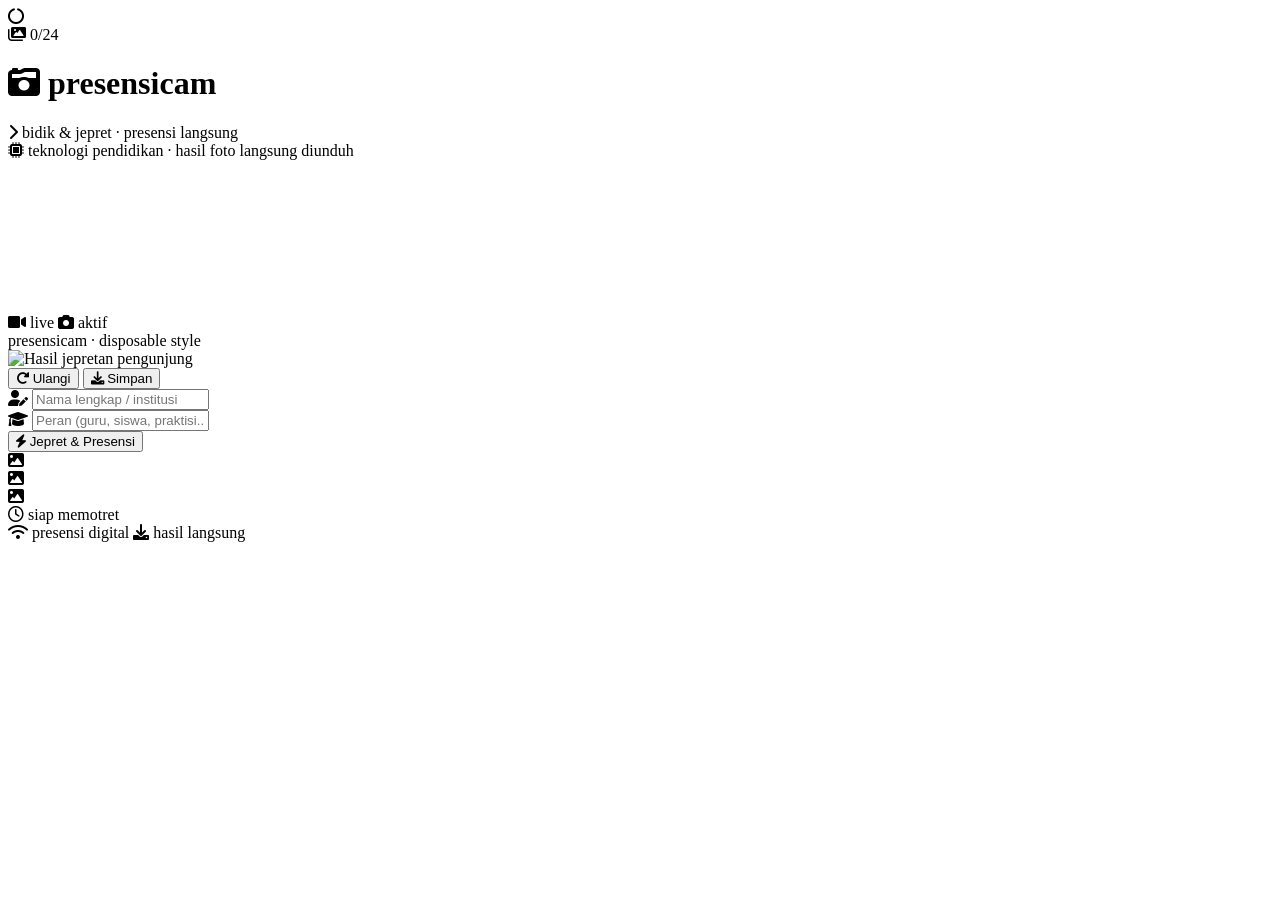
==== index.html @ 7d3aa278 "Rename Presensi-Pengunjung-STEP/index.html to index.html" ====
<!DOCTYPE html>
<html lang="id">
<head>
  <meta charset="UTF-8">
  <meta name="viewport" content="width=device-width, initial-scale=1.0, maximum-scale=1.0, user-scalable=yes">
  <title>presensicam · edu expo | live camera</title>
  <!-- Font & Icons -->
  <link rel="preconnect" href="https://fonts.googleapis.com">
  <link rel="preconnect" href="https://fonts.gstatic.com" crossorigin>
  <link href="https://fonts.googleapis.com/css2?family=Inter:opsz,wght@14..32,300;14..32,400;14..32,500;14..32,600;14..32,700&display=swap" rel="stylesheet">
  <link rel="stylesheet" href="https://cdnjs.cloudflare.com/ajax/libs/font-awesome/6.0.0-beta3/css/all.min.css">
  <!-- Custom CSS -->
  <link rel="stylesheet" href="style.css">
</head>
<body>
  <div class="camera-shell" id="cameraApp">
    <div class="lens-decoration">
      <div class="lens-dot">
        <i class="fas fa-circle-notch"></i>
      </div>
      <div class="counter-badge">
        <i class="fas fa-images"></i> <span id="photoCounter">0/24</span>
      </div>
    </div>

    <div class="header-cam">
      <h1><i class="fas fa-camera-retro"></i> presensicam</h1>
      <div class="subhead"><i class="fas fa-chevron-right"></i> bidik & jepret · presensi langsung</div>
    </div>

    <div class="edu-banner">
      <i class="fas fa-microchip"></i>
      <span>teknologi pendidikan · hasil foto langsung diunduh</span>
    </div>

    <!-- LIVE CAMERA VIEW -->
    <div class="camera-view" id="cameraView">
      <video id="videoFeed" autoplay playsinline muted></video>
      <div class="focus-frame"></div>
      <div class="camera-overlay">
        <div class="camera-top-bar">
          <span><i class="fas fa-video"></i> live</span>
          <span id="cameraStatus"><i class="fas fa-camera"></i> aktif</span>
        </div>
        <div class="camera-bottom-bar">presensicam · disposable style</div>
      </div>
      <div class="no-camera-msg" id="noCameraMsg" style="display: none;">
        <i class="fas fa-camera-slash"></i><br>Kamera tidak tersedia<br><small>berikan izin akses kamera</small>
      </div>
    </div>

    <!-- RESULT PHOTO (terlihat setelah jepret) -->
    <div class="captured-result" id="capturedResult">
      <img id="capturedImage" src="" alt="Hasil jepretan pengunjung">
      <div class="result-actions">
        <button class="btn-retake" id="retakeButton"><i class="fas fa-redo-alt"></i> Ulangi</button>
        <button class="btn-download" id="downloadButton"><i class="fas fa-download"></i> Simpan</button>
      </div>
    </div>

    <div class="presence-section">
      <div class="input-group">
        <i class="fas fa-user-edit"></i>
        <input type="text" id="visitorName" placeholder="Nama lengkap / institusi" autocomplete="off">
      </div>
      <div class="input-group">
        <i class="fas fa-graduation-cap"></i>
        <input type="text" id="visitorRole" placeholder="Peran (guru, siswa, praktisi...)" autocomplete="off">
      </div>

      <button class="shutter-btn" id="shutterButton">
        <i class="fas fa-bolt"></i> Jepret & Presensi
      </button>

      <div class="gallery-strip" id="galleryStrip">
        <div class="frame-preview empty" id="preview1"><i class="fas fa-image"></i></div>
        <div class="frame-preview empty" id="preview2"><i class="fas fa-image"></i></div>
        <div class="frame-preview empty" id="preview3"><i class="fas fa-image"></i></div>
        <div class="shot-count" id="shotMessage"><i class="far fa-clock"></i> siap memotret</div>
      </div>
    </div>

    <div class="footer-note">
      <span><i class="fas fa-wifi"></i> presensi digital</span>
      <span><i class="fas fa-download"></i> hasil langsung</span>
    </div>
  </div>

  <!-- Custom JavaScript -->
  <script src="script.js"></script>
</body>
</html>
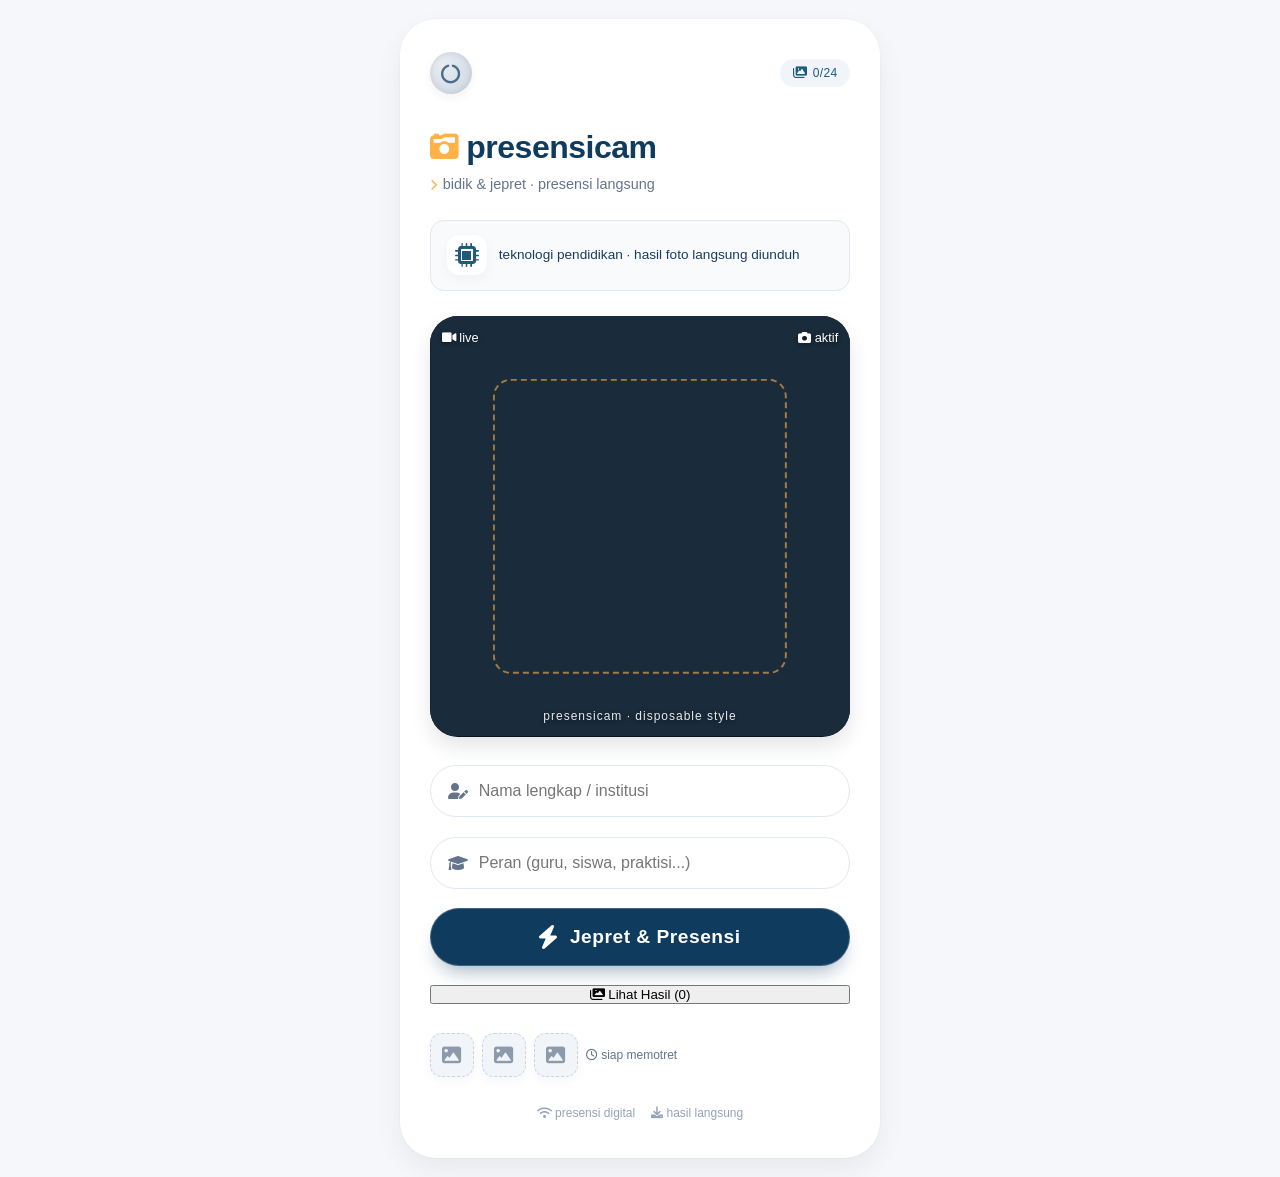
==== commit cb81fe29: "Update index.html" ====
--- a/index.html
+++ b/index.html
@@ -44,17 +44,32 @@
         </div>
         <div class="camera-bottom-bar">presensicam · disposable style</div>
       </div>
+      <!-- Tombol ganti kamera -->
+      <button class="camera-switch-btn" id="switchCameraBtn" title="Ganti kamera">
+        <i class="fas fa-sync-alt"></i>
+      </button>
       <div class="no-camera-msg" id="noCameraMsg" style="display: none;">
         <i class="fas fa-camera-slash"></i><br>Kamera tidak tersedia<br><small>berikan izin akses kamera</small>
       </div>
     </div>
 
-    <!-- RESULT PHOTO (terlihat setelah jepret) -->
+    <!-- RESULT PHOTO (galeri hasil jepretan) -->
     <div class="captured-result" id="capturedResult">
-      <img id="capturedImage" src="" alt="Hasil jepretan pengunjung">
+      <div class="result-header">
+        <h3><i class="fas fa-images"></i> Hasil Jepretan</h3>
+        <span class="result-count" id="resultCount">0 foto</span>
+      </div>
+      <div class="result-gallery" id="resultGallery">
+        <!-- Galeri foto akan diisi oleh JavaScript -->
+        <div class="empty-gallery" id="emptyGallery">
+          <i class="fas fa-camera-retro"></i>
+          <p>Belum ada foto</p>
+          <span>Ambil foto untuk melihat hasil</span>
+        </div>
+      </div>
       <div class="result-actions">
-        <button class="btn-retake" id="retakeButton"><i class="fas fa-redo-alt"></i> Ulangi</button>
-        <button class="btn-download" id="downloadButton"><i class="fas fa-download"></i> Simpan</button>
+        <button class="btn-back" id="backToCameraBtn"><i class="fas fa-arrow-left"></i> Kembali</button>
+        <button class="btn-download-all" id="downloadAllBtn"><i class="fas fa-download"></i> Unduh Semua</button>
       </div>
     </div>
 
@@ -70,6 +85,9 @@
 
       <button class="shutter-btn" id="shutterButton">
         <i class="fas fa-bolt"></i> Jepret & Presensi
+      </button>
+      <button class="view-gallery-btn" id="viewGalleryBtn">
+        <i class="fas fa-images"></i> Lihat Hasil (<span id="galleryCount">0</span>)
       </button>
 
       <div class="gallery-strip" id="galleryStrip">
@@ -90,3 +108,8 @@
   <script src="script.js"></script>
 </body>
 </html>
+
+  <!-- Custom JavaScript -->
+  <script src="script.js"></script>
+</body>
+</html>
--- a/style.css
+++ b/style.css
@@ -0,0 +1,429 @@
+* {
+  margin: 0;
+  padding: 0;
+  box-sizing: border-box;
+}
+
+:root {
+  --bg: #f5f7fa;
+  --card-bg: #ffffff;
+  --text: #1e293b;
+  --muted: #64748b;
+  --primary: #0f3b5e;
+  --primary-light: #1e5a7a;
+  --accent: #ffb347;
+  --border: #e2e8f0;
+  --shadow-sm: 0 4px 12px rgba(0, 0, 0, 0.04);
+  --shadow-md: 0 12px 28px rgba(0, 0, 0, 0.06);
+  --radius: 20px;
+  --radius-sm: 14px;
+}
+
+body {
+  background: var(--bg);
+  font-family: 'Inter', sans-serif;
+  color: var(--text);
+  line-height: 1.5;
+  min-height: 100vh;
+  display: flex;
+  align-items: center;
+  justify-content: center;
+  padding: 1.2rem;
+  margin: 0;
+  -webkit-tap-highlight-color: transparent;
+}
+
+.camera-shell {
+  max-width: 480px;
+  width: 100%;
+  background: var(--card-bg);
+  border-radius: 36px;
+  box-shadow: var(--shadow-md), 0 0 0 1px rgba(0,0,0,0.02);
+  padding: 2rem 1.8rem 2.2rem;
+  position: relative;
+  transition: all 0.2s ease;
+  border: 1px solid rgba(255,255,255,0.6);
+  backdrop-filter: blur(2px);
+}
+
+.lens-decoration {
+  display: flex;
+  align-items: center;
+  justify-content: space-between;
+  margin-bottom: 1.8rem;
+}
+
+.lens-dot {
+  width: 42px;
+  height: 42px;
+  border-radius: 50%;
+  background: radial-gradient(circle at 30% 30%, #e9edf2, #cbd5e1);
+  box-shadow: inset 0 0 6px rgba(0,0,0,0.1), 0 4px 10px rgba(0,0,0,0.05);
+  display: flex;
+  align-items: center;
+  justify-content: center;
+}
+
+.lens-dot i {
+  font-size: 1.2rem;
+  color: var(--primary);
+  opacity: 0.7;
+}
+
+.counter-badge {
+  background: #f1f5f9;
+  padding: 0.3rem 0.8rem;
+  border-radius: 50px;
+  font-size: 0.75rem;
+  font-weight: 500;
+  color: var(--primary-light);
+  letter-spacing: 0.3px;
+  display: flex;
+  align-items: center;
+  gap: 6px;
+}
+
+.counter-badge i {
+  font-size: 0.8rem;
+}
+
+.header-cam {
+  margin-bottom: 1.5rem;
+}
+
+.header-cam h1 {
+  font-size: 2rem;
+  font-weight: 700;
+  letter-spacing: -0.5px;
+  color: var(--primary);
+  display: flex;
+  align-items: center;
+  gap: 8px;
+  flex-wrap: wrap;
+}
+
+.header-cam h1 i {
+  font-size: 1.8rem;
+  color: var(--accent);
+}
+
+.subhead {
+  color: var(--muted);
+  font-size: 0.9rem;
+  font-weight: 400;
+  margin-top: 0.2rem;
+  display: flex;
+  align-items: center;
+  gap: 6px;
+}
+
+.subhead i {
+  font-size: 0.7rem;
+  color: var(--accent);
+}
+
+.edu-banner {
+  background: #f8fafc;
+  border-radius: var(--radius-sm);
+  padding: 0.9rem 1rem;
+  margin-bottom: 1.6rem;
+  display: flex;
+  align-items: center;
+  gap: 12px;
+  border: 1px solid var(--border);
+  font-size: 0.85rem;
+}
+
+.edu-banner i {
+  font-size: 1.5rem;
+  color: var(--primary-light);
+  background: white;
+  padding: 8px;
+  border-radius: 12px;
+  box-shadow: var(--shadow-sm);
+}
+
+.edu-banner span {
+  font-weight: 500;
+  color: #1e3a5f;
+}
+
+/* Kamera dan viewfinder area */
+.camera-view {
+  position: relative;
+  border-radius: 28px;
+  overflow: hidden;
+  margin-bottom: 1.8rem;
+  background: #0b1c2b;
+  box-shadow: inset 0 0 20px rgba(0,0,0,0.6), 0 10px 20px rgba(0,0,0,0.1);
+  aspect-ratio: 1 / 1;
+}
+
+#videoFeed {
+  width: 100%;
+  height: 100%;
+  object-fit: cover;
+  display: block;
+  background: #1a2b3c;
+  transform: scaleX(-1); /* mirror untuk selfie */
+}
+
+.camera-overlay {
+  position: absolute;
+  top: 0;
+  left: 0;
+  width: 100%;
+  height: 100%;
+  pointer-events: none;
+  display: flex;
+  flex-direction: column;
+  justify-content: space-between;
+  padding: 12px;
+  z-index: 5;
+}
+
+.camera-top-bar {
+  display: flex;
+  justify-content: space-between;
+  align-items: center;
+  color: white;
+  font-size: 0.8rem;
+  text-shadow: 0 1px 4px rgba(0,0,0,0.5);
+}
+
+.camera-bottom-bar {
+  text-align: center;
+  color: rgba(255,255,255,0.9);
+  font-size: 0.75rem;
+  letter-spacing: 1px;
+  text-shadow: 0 1px 4px rgba(0,0,0,0.5);
+}
+
+.focus-frame {
+  position: absolute;
+  top: 50%;
+  left: 50%;
+  transform: translate(-50%, -50%);
+  width: 70%;
+  height: 70%;
+  border: 2px dashed rgba(255, 179, 71, 0.6);
+  border-radius: 18px;
+  z-index: 4;
+  pointer-events: none;
+}
+
+.no-camera-msg {
+  position: absolute;
+  top: 50%;
+  left: 50%;
+  transform: translate(-50%, -50%);
+  color: white;
+  z-index: 10;
+  text-align: center;
+  background: rgba(0,0,0,0.6);
+  padding: 1rem;
+  border-radius: 16px;
+  font-size: 0.9rem;
+}
+
+/* Hasil jepretan (photo preview) */
+.captured-result {
+  display: none;
+  background: #0b1c2b;
+  border-radius: 28px;
+  overflow: hidden;
+  margin-bottom: 1.8rem;
+  position: relative;
+  aspect-ratio: 1 / 1;
+  box-shadow: var(--shadow-sm);
+}
+
+.captured-result img {
+  width: 100%;
+  height: 100%;
+  object-fit: cover;
+  display: block;
+}
+
+.result-actions {
+  position: absolute;
+  bottom: 0;
+  left: 0;
+  right: 0;
+  display: flex;
+  gap: 8px;
+  padding: 12px;
+  background: linear-gradient(transparent, rgba(0,0,0,0.7));
+  z-index: 5;
+}
+
+.btn-download, .btn-retake {
+  flex: 1;
+  background: rgba(255,255,255,0.2);
+  backdrop-filter: blur(8px);
+  border: 1px solid rgba(255,255,255,0.4);
+  color: white;
+  padding: 0.8rem;
+  border-radius: 40px;
+  font-weight: 600;
+  font-size: 0.85rem;
+  display: flex;
+  align-items: center;
+  justify-content: center;
+  gap: 6px;
+  cursor: pointer;
+  transition: 0.2s;
+}
+
+.btn-download {
+  background: var(--accent);
+  border-color: var(--accent);
+  color: #1e293b;
+}
+
+.btn-download:active, .btn-retake:active {
+  transform: scale(0.96);
+}
+
+/* Form presensi */
+.presence-section {
+  display: flex;
+  flex-direction: column;
+  gap: 1.2rem;
+}
+
+.input-group {
+  position: relative;
+}
+
+.input-group i {
+  position: absolute;
+  left: 18px;
+  top: 50%;
+  transform: translateY(-50%);
+  color: var(--muted);
+  font-size: 1rem;
+  pointer-events: none;
+}
+
+input {
+  width: 100%;
+  padding: 1rem 1rem 1rem 3rem;
+  border: 1.5px solid var(--border);
+  border-radius: 40px;
+  font-size: 1rem;
+  background: white;
+  transition: all 0.2s;
+  font-family: 'Inter', sans-serif;
+  font-weight: 500;
+}
+
+input:focus {
+  outline: none;
+  border-color: var(--primary-light);
+  box-shadow: 0 0 0 4px rgba(15, 59, 94, 0.08);
+}
+
+.shutter-btn {
+  background: var(--primary);
+  border: none;
+  border-radius: 60px;
+  padding: 1rem 1.5rem;
+  font-size: 1.2rem;
+  font-weight: 600;
+  color: white;
+  display: flex;
+  align-items: center;
+  justify-content: center;
+  gap: 12px;
+  cursor: pointer;
+  transition: all 0.2s;
+  letter-spacing: 0.5px;
+  box-shadow: 0 12px 20px -8px rgba(15, 59, 94, 0.4);
+  border: 1px solid rgba(255,255,255,0.2);
+}
+
+.shutter-btn i {
+  font-size: 1.5rem;
+}
+
+.shutter-btn:active {
+  transform: scale(0.97);
+  background: #0a2c44;
+}
+
+.shutter-btn:disabled {
+  background: #b9c7d4;
+  cursor: not-allowed;
+  box-shadow: none;
+}
+
+.gallery-strip {
+  display: flex;
+  align-items: center;
+  gap: 8px;
+  margin: 0.6rem 0 0.2rem;
+}
+
+.frame-preview {
+  width: 44px;
+  height: 44px;
+  border-radius: 12px;
+  background: #e9eef3;
+  border: 1.5px solid white;
+  box-shadow: var(--shadow-sm);
+  display: flex;
+  align-items: center;
+  justify-content: center;
+  font-size: 0.8rem;
+  color: #64748b;
+  font-weight: 600;
+  background-size: cover;
+  background-position: center;
+  overflow: hidden;
+}
+
+.frame-preview i {
+  font-size: 1.2rem;
+  opacity: 0.7;
+}
+
+.frame-preview.empty {
+  background: #f1f5f9;
+  border: 1.5px dashed #cbd5e1;
+}
+
+.shot-count {
+  font-size: 0.75rem;
+  color: var(--muted);
+  white-space: nowrap;
+}
+
+.footer-note {
+  margin-top: 1.5rem;
+  text-align: center;
+  font-size: 0.75rem;
+  color: #94a3b8;
+  display: flex;
+  justify-content: center;
+  gap: 16px;
+}
+
+.flash {
+  animation: flashEffect 0.15s ease-out;
+}
+
+@keyframes flashEffect {
+  0% { opacity: 0.3; background-color: white; }
+  100% { opacity: 1; background-color: transparent; }
+}
+
+@media (max-width: 400px) {
+  .camera-shell {
+    padding: 1.5rem 1.2rem;
+    border-radius: 28px;
+  }
+  .header-cam h1 {
+    font-size: 1.6rem;
+  }
+}
